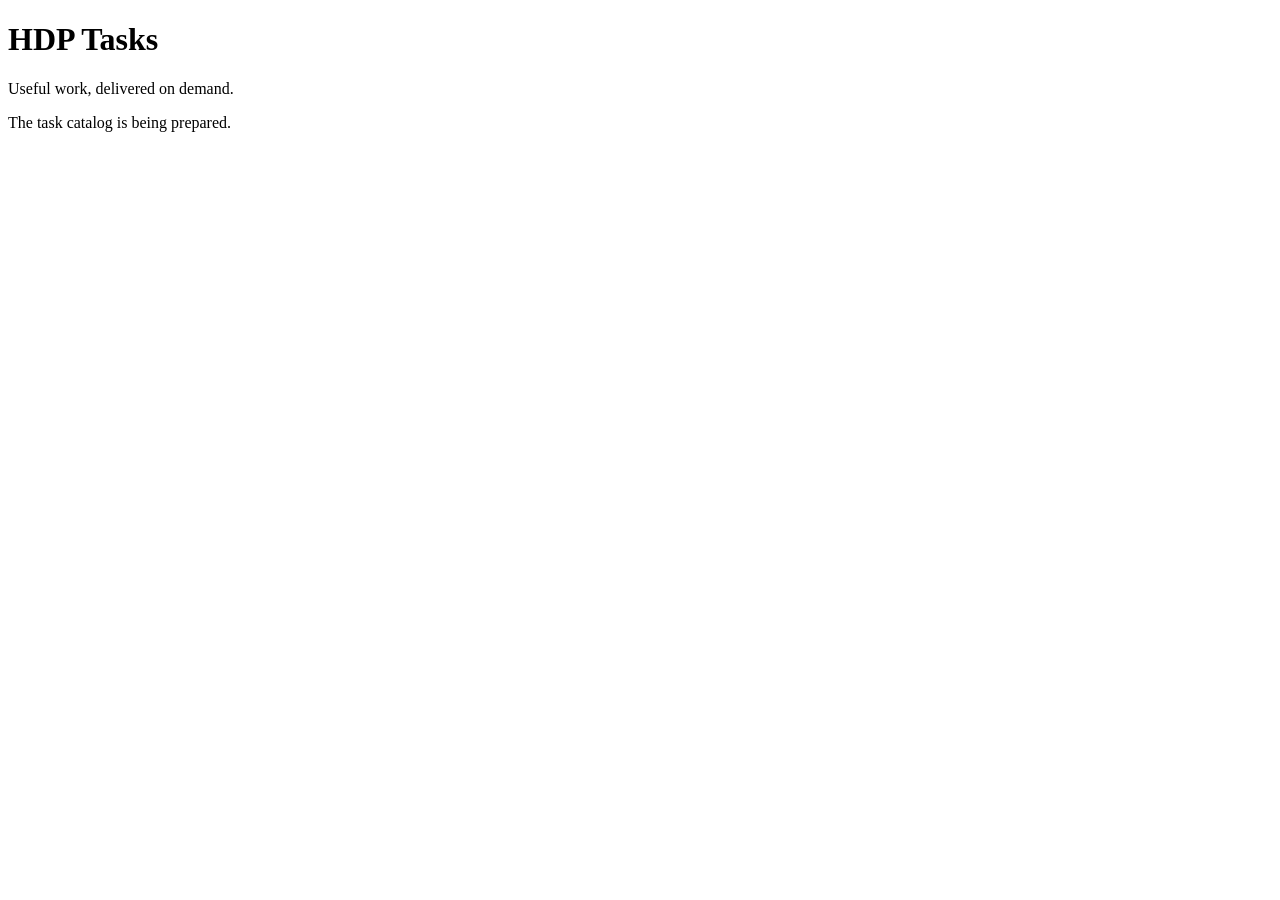
==== index.html @ d4910b03 "Initialize HDP Tasks site" ====
<!doctype html>
<html lang="en">
<head>
  <meta charset="utf-8">
  <meta name="viewport" content="width=device-width, initial-scale=1">
  <title>HDP Tasks</title>
  <meta name="description" content="HDP Tasks — useful work, delivered on demand.">
</head>
<body>
  <main>
    <h1>HDP Tasks</h1>
    <p>Useful work, delivered on demand.</p>
    <p>The task catalog is being prepared.</p>
  </main>
</body>
</html>
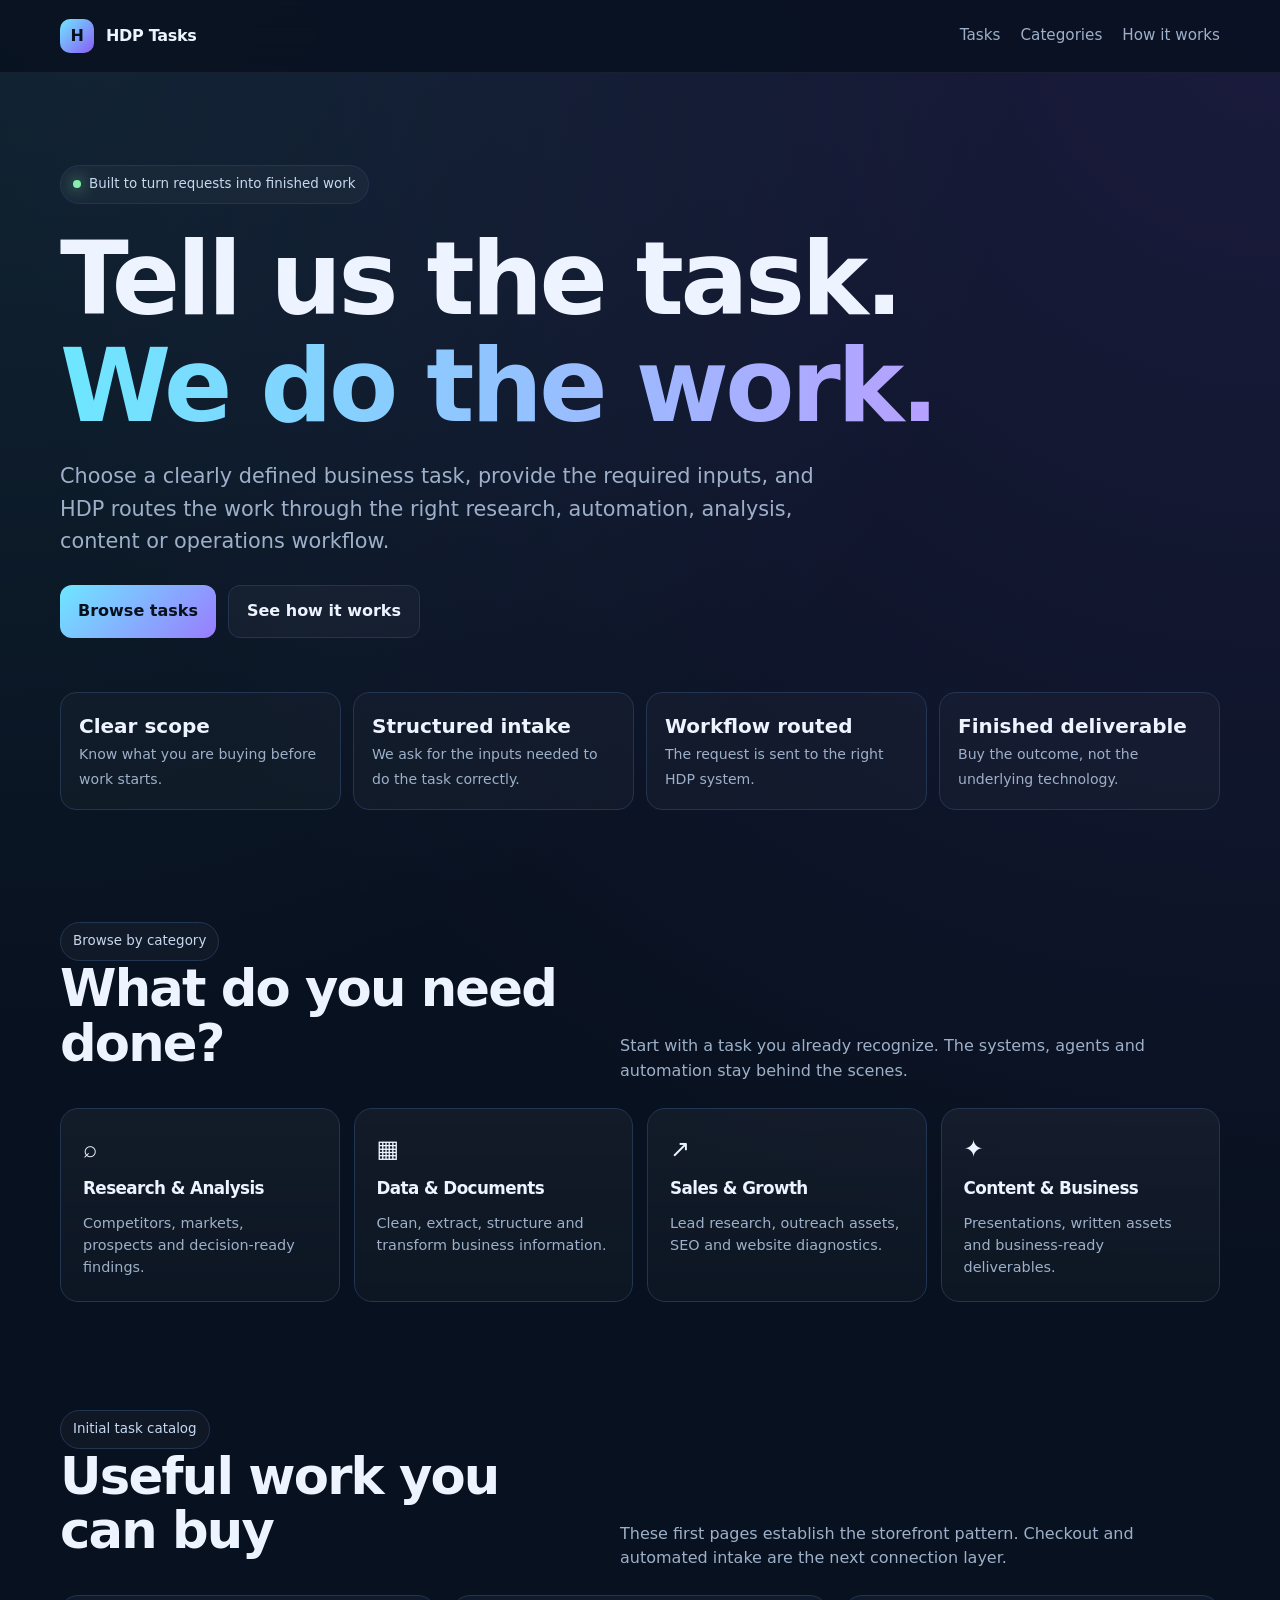
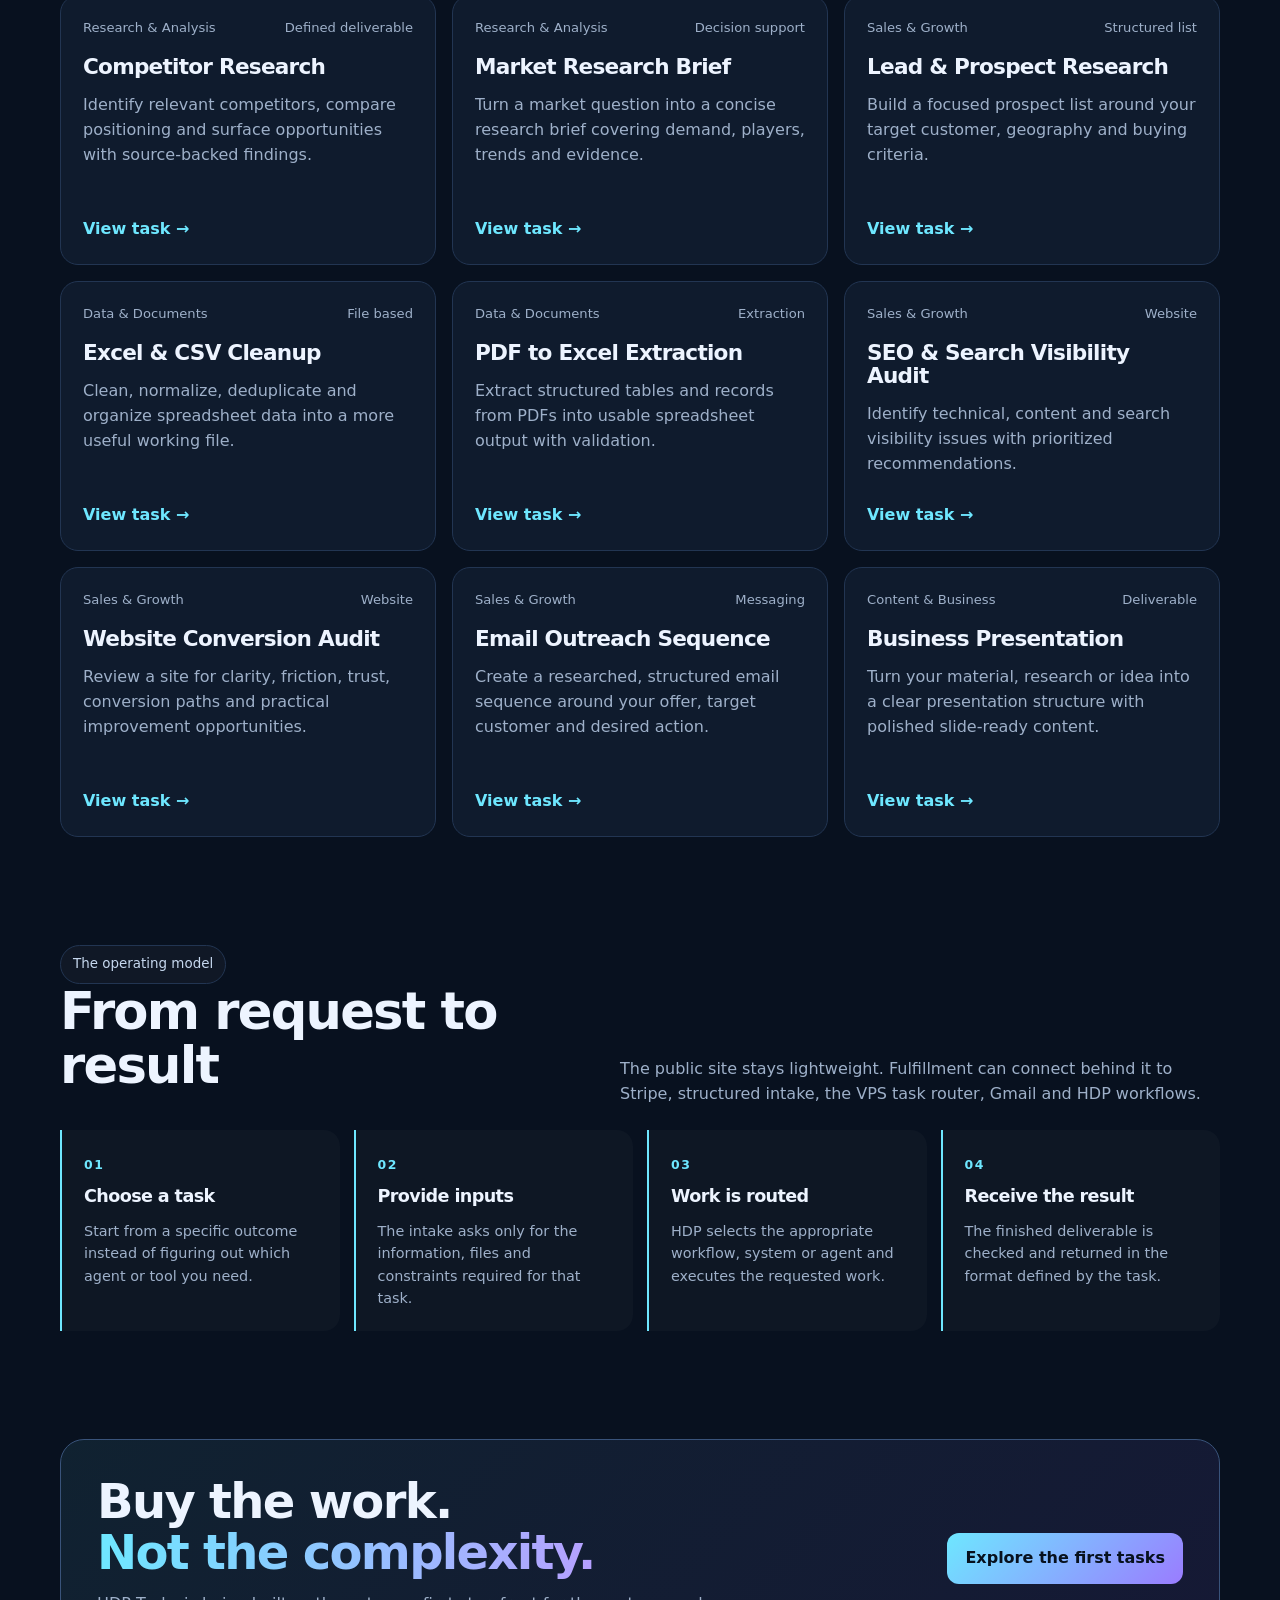
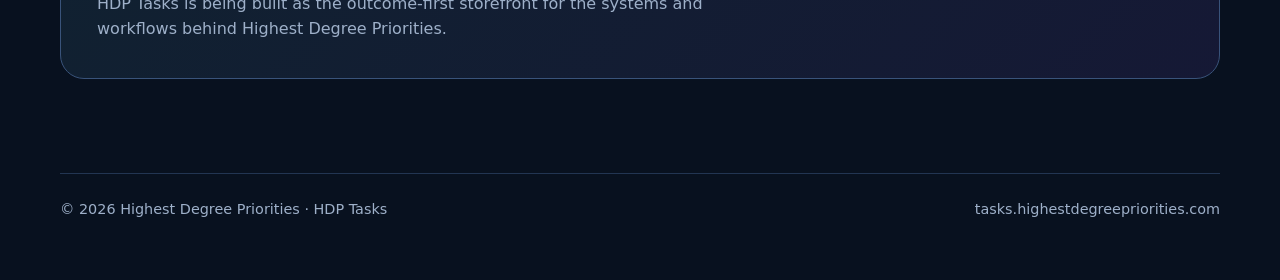
==== commit 4e552bf1: "Build HDP Tasks storefront homepage" ====
--- a/index.html
+++ b/index.html
@@ -3,14 +3,84 @@
 <head>
   <meta charset="utf-8">
   <meta name="viewport" content="width=device-width, initial-scale=1">
-  <title>HDP Tasks</title>
-  <meta name="description" content="HDP Tasks — useful work, delivered on demand.">
+  <title>HDP Tasks — Useful Work, Delivered On Demand</title>
+  <meta name="description" content="Buy clearly defined business tasks from HDP Tasks: research, data cleanup, SEO audits, lead research, presentations, outreach and more.">
+  <link rel="canonical" href="https://tasks.highestdegreepriorities.com/">
+  <link rel="stylesheet" href="/assets/styles.css">
+  <meta property="og:title" content="HDP Tasks — Useful Work, Delivered On Demand">
+  <meta property="og:description" content="Choose the work you need done. HDP routes it through the right workflow and delivers the finished result.">
+  <meta property="og:type" content="website">
+  <meta property="og:url" content="https://tasks.highestdegreepriorities.com/">
+  <script type="application/ld+json">{"@context":"https://schema.org","@type":"Organization","name":"Highest Degree Priorities","url":"https://highestdegreepriorities.com"}</script>
 </head>
 <body>
-  <main>
-    <h1>HDP Tasks</h1>
-    <p>Useful work, delivered on demand.</p>
-    <p>The task catalog is being prepared.</p>
-  </main>
+<header class="site-header">
+  <div class="wrap nav">
+    <a class="brand" href="/"><span class="mark">H</span><span>HDP Tasks</span></a>
+    <nav class="navlinks"><a href="#tasks">Tasks</a><a href="#categories">Categories</a><a href="#how">How it works</a></nav>
+  </div>
+</header>
+<main>
+  <section class="hero">
+    <div class="wrap">
+      <span class="eyebrow"><span class="dot"></span> Built to turn requests into finished work</span>
+      <h1>Tell us the task.<br><span class="gradient">We do the work.</span></h1>
+      <p class="lede">Choose a clearly defined business task, provide the required inputs, and HDP routes the work through the right research, automation, analysis, content or operations workflow.</p>
+      <div class="actions"><a class="btn btn-primary" href="#tasks">Browse tasks</a><a class="btn btn-secondary" href="#how">See how it works</a></div>
+      <div class="trust">
+        <div><strong>Clear scope</strong><span>Know what you are buying before work starts.</span></div>
+        <div><strong>Structured intake</strong><span>We ask for the inputs needed to do the task correctly.</span></div>
+        <div><strong>Workflow routed</strong><span>The request is sent to the right HDP system.</span></div>
+        <div><strong>Finished deliverable</strong><span>Buy the outcome, not the underlying technology.</span></div>
+      </div>
+    </div>
+  </section>
+
+  <section class="section" id="categories">
+    <div class="wrap">
+      <div class="section-head"><div><span class="eyebrow">Browse by category</span><h2>What do you need done?</h2></div><p>Start with a task you already recognize. The systems, agents and automation stay behind the scenes.</p></div>
+      <div class="category-grid">
+        <a class="category" href="#research"><div class="icon">⌕</div><h3>Research & Analysis</h3><p>Competitors, markets, prospects and decision-ready findings.</p></a>
+        <a class="category" href="#data"><div class="icon">▦</div><h3>Data & Documents</h3><p>Clean, extract, structure and transform business information.</p></a>
+        <a class="category" href="#growth"><div class="icon">↗</div><h3>Sales & Growth</h3><p>Lead research, outreach assets, SEO and website diagnostics.</p></a>
+        <a class="category" href="#content"><div class="icon">✦</div><h3>Content & Business</h3><p>Presentations, written assets and business-ready deliverables.</p></a>
+      </div>
+    </div>
+  </section>
+
+  <section class="section" id="tasks">
+    <div class="wrap">
+      <div class="section-head"><div><span class="eyebrow">Initial task catalog</span><h2>Useful work you can buy</h2></div><p>These first pages establish the storefront pattern. Checkout and automated intake are the next connection layer.</p></div>
+      <div class="tasks">
+        <a class="task-card" id="research" href="/competitor-research/"><div class="meta"><span>Research & Analysis</span><span>Defined deliverable</span></div><h3>Competitor Research</h3><p>Identify relevant competitors, compare positioning and surface opportunities with source-backed findings.</p><span class="link">View task →</span></a>
+        <a class="task-card" href="/market-research/"><div class="meta"><span>Research & Analysis</span><span>Decision support</span></div><h3>Market Research Brief</h3><p>Turn a market question into a concise research brief covering demand, players, trends and evidence.</p><span class="link">View task →</span></a>
+        <a class="task-card" href="/lead-research/"><div class="meta"><span>Sales & Growth</span><span>Structured list</span></div><h3>Lead & Prospect Research</h3><p>Build a focused prospect list around your target customer, geography and buying criteria.</p><span class="link">View task →</span></a>
+        <a class="task-card" id="data" href="/excel-cleanup/"><div class="meta"><span>Data & Documents</span><span>File based</span></div><h3>Excel & CSV Cleanup</h3><p>Clean, normalize, deduplicate and organize spreadsheet data into a more useful working file.</p><span class="link">View task →</span></a>
+        <a class="task-card" href="/pdf-to-excel/"><div class="meta"><span>Data & Documents</span><span>Extraction</span></div><h3>PDF to Excel Extraction</h3><p>Extract structured tables and records from PDFs into usable spreadsheet output with validation.</p><span class="link">View task →</span></a>
+        <a class="task-card" id="growth" href="/seo-audit/"><div class="meta"><span>Sales & Growth</span><span>Website</span></div><h3>SEO & Search Visibility Audit</h3><p>Identify technical, content and search visibility issues with prioritized recommendations.</p><span class="link">View task →</span></a>
+        <a class="task-card" href="/website-audit/"><div class="meta"><span>Sales & Growth</span><span>Website</span></div><h3>Website Conversion Audit</h3><p>Review a site for clarity, friction, trust, conversion paths and practical improvement opportunities.</p><span class="link">View task →</span></a>
+        <a class="task-card" href="/email-sequence/"><div class="meta"><span>Sales & Growth</span><span>Messaging</span></div><h3>Email Outreach Sequence</h3><p>Create a researched, structured email sequence around your offer, target customer and desired action.</p><span class="link">View task →</span></a>
+        <a class="task-card" id="content" href="/presentation-creation/"><div class="meta"><span>Content & Business</span><span>Deliverable</span></div><h3>Business Presentation</h3><p>Turn your material, research or idea into a clear presentation structure with polished slide-ready content.</p><span class="link">View task →</span></a>
+      </div>
+    </div>
+  </section>
+
+  <section class="section" id="how">
+    <div class="wrap">
+      <div class="section-head"><div><span class="eyebrow">The operating model</span><h2>From request to result</h2></div><p>The public site stays lightweight. Fulfillment can connect behind it to Stripe, structured intake, the VPS task router, Gmail and HDP workflows.</p></div>
+      <div class="how">
+        <div class="step"><b>01</b><h3>Choose a task</h3><p>Start from a specific outcome instead of figuring out which agent or tool you need.</p></div>
+        <div class="step"><b>02</b><h3>Provide inputs</h3><p>The intake asks only for the information, files and constraints required for that task.</p></div>
+        <div class="step"><b>03</b><h3>Work is routed</h3><p>HDP selects the appropriate workflow, system or agent and executes the requested work.</p></div>
+        <div class="step"><b>04</b><h3>Receive the result</h3><p>The finished deliverable is checked and returned in the format defined by the task.</p></div>
+      </div>
+    </div>
+  </section>
+
+  <section class="section">
+    <div class="wrap"><div class="callout"><div><h2>Buy the work.<br><span class="gradient">Not the complexity.</span></h2><p>HDP Tasks is being built as the outcome-first storefront for the systems and workflows behind Highest Degree Priorities.</p></div><a class="btn btn-primary" href="#tasks">Explore the first tasks</a></div></div>
+  </section>
+</main>
+<footer class="footer"><div class="wrap footer-row"><span>© 2026 Highest Degree Priorities · HDP Tasks</span><span>tasks.highestdegreepriorities.com</span></div></footer>
 </body>
-</html>
+</html>
--- a/assets/styles.css
+++ b/assets/styles.css
@@ -0,0 +1 @@
+:root{--bg:#08111f;--panel:#0f1b2d;--panel2:#132239;--text:#edf4ff;--muted:#9eb0c9;--line:#223552;--accent:#6ee7ff;--accent2:#8b5cf6;--good:#86efac;--shadow:0 20px 60px rgba(0,0,0,.28)}*{box-sizing:border-box}html{scroll-behavior:smooth}body{margin:0;font-family:Inter,ui-sans-serif,system-ui,-apple-system,BlinkMacSystemFont,"Segoe UI",sans-serif;background:radial-gradient(circle at top right,rgba(139,92,246,.14),transparent 35%),radial-gradient(circle at top left,rgba(110,231,255,.09),transparent 28%),var(--bg);color:var(--text);line-height:1.55}a{color:inherit;text-decoration:none}.wrap{width:min(1160px,calc(100% - 32px));margin:auto}.site-header{position:sticky;top:0;z-index:20;background:rgba(8,17,31,.82);backdrop-filter:blur(14px);border-bottom:1px solid rgba(255,255,255,.06)}.nav{height:72px;display:flex;align-items:center;justify-content:space-between;gap:24px}.brand{display:flex;align-items:center;gap:12px;font-weight:800;letter-spacing:-.02em}.mark{width:34px;height:34px;border-radius:10px;display:grid;place-items:center;background:linear-gradient(135deg,var(--accent),var(--accent2));color:#08111f;font-weight:900}.navlinks{display:flex;gap:20px;color:var(--muted);font-size:.95rem}.navlinks a:hover{color:var(--text)}.hero{padding:92px 0 58px}.eyebrow{display:inline-flex;gap:8px;align-items:center;border:1px solid var(--line);background:rgba(255,255,255,.03);padding:8px 12px;border-radius:999px;color:#c6d8ef;font-size:.84rem}.dot{width:8px;height:8px;border-radius:999px;background:var(--good);box-shadow:0 0 16px var(--good)}h1,h2,h3{margin:0 0 14px;line-height:1.06;letter-spacing:-.035em}.hero h1{font-size:clamp(3rem,8vw,6.3rem);max-width:900px;margin-top:22px}.gradient{background:linear-gradient(90deg,var(--accent),#b6a0ff);-webkit-background-clip:text;background-clip:text;color:transparent}.lede{font-size:clamp(1.05rem,2vw,1.3rem);max-width:760px;color:var(--muted)}.actions{display:flex;flex-wrap:wrap;gap:12px;margin-top:28px}.btn{display:inline-flex;align-items:center;justify-content:center;padding:13px 18px;border-radius:12px;border:1px solid var(--line);font-weight:700}.btn-primary{background:linear-gradient(135deg,var(--accent),#9a7cff);color:#07111e;border:none}.btn-secondary{background:rgba(255,255,255,.03)}.trust{display:grid;grid-template-columns:repeat(4,1fr);gap:12px;margin-top:54px}.trust div{padding:18px;border:1px solid var(--line);border-radius:16px;background:rgba(255,255,255,.025)}.trust strong{display:block;font-size:1.25rem}.trust span{color:var(--muted);font-size:.88rem}.section{padding:54px 0}.section-head{display:flex;justify-content:space-between;gap:20px;align-items:end;margin-bottom:24px}.section-head h2{font-size:clamp(2rem,4vw,3.2rem)}.section-head p{max-width:600px;color:var(--muted);margin:0}.category-grid{display:grid;grid-template-columns:repeat(4,1fr);gap:14px}.category{padding:22px;border:1px solid var(--line);border-radius:18px;background:linear-gradient(180deg,rgba(255,255,255,.045),rgba(255,255,255,.018));transition:.2s transform,.2s border-color}.category:hover{transform:translateY(-3px);border-color:#4f6b92}.category .icon{font-size:1.5rem}.category h3{font-size:1.05rem;margin-top:12px}.category p{color:var(--muted);font-size:.9rem;margin:0}.tasks{display:grid;grid-template-columns:repeat(3,1fr);gap:16px}.task-card{display:flex;flex-direction:column;min-height:270px;padding:22px;border:1px solid var(--line);border-radius:18px;background:var(--panel)}.task-card .meta{display:flex;justify-content:space-between;gap:12px;color:var(--muted);font-size:.82rem}.task-card h3{font-size:1.35rem;margin-top:18px}.task-card p{color:var(--muted);margin-top:0}.task-card .link{margin-top:auto;color:var(--accent);font-weight:800}.how{display:grid;grid-template-columns:repeat(4,1fr);gap:14px}.step{padding:22px;border-left:2px solid var(--accent);background:rgba(255,255,255,.025);border-radius:0 16px 16px 0}.step b{font-size:.78rem;letter-spacing:.12em;color:var(--accent)}.step h3{font-size:1.1rem;margin-top:10px}.step p{margin:0;color:var(--muted);font-size:.9rem}.callout{padding:36px;border:1px solid #39537a;border-radius:24px;background:linear-gradient(135deg,rgba(110,231,255,.08),rgba(139,92,246,.1));display:flex;justify-content:space-between;gap:26px;align-items:center}.callout h2{font-size:clamp(2rem,4vw,3rem)}.callout p{margin:0;color:var(--muted);max-width:650px}.footer{padding:40px 0 60px;color:var(--muted);font-size:.9rem}.footer-row{display:flex;justify-content:space-between;gap:16px;border-top:1px solid var(--line);padding-top:24px}.task-hero{padding:70px 0 34px}.breadcrumbs{color:var(--muted);font-size:.88rem;margin-bottom:20px}.task-hero h1{font-size:clamp(2.8rem,7vw,5.2rem);max-width:950px}.task-layout{display:grid;grid-template-columns:minmax(0,1.5fr) minmax(280px,.7fr);gap:26px;padding:28px 0 60px}.content-card,.order-card{border:1px solid var(--line);border-radius:20px;background:var(--panel);padding:26px}.content-card h2{font-size:1.8rem;margin-top:8px}.content-card ul{padding-left:20px;color:#d8e5f7}.content-card li{margin:8px 0}.order-card{position:sticky;top:92px;height:max-content}.price{font-size:2.2rem;font-weight:900}.small{color:var(--muted);font-size:.88rem}.order-card .btn{width:100%;margin-top:16px}.pill{display:inline-block;border:1px solid var(--line);border-radius:999px;padding:6px 10px;color:var(--muted);font-size:.8rem}.faq{border-top:1px solid var(--line);padding:18px 0}.faq:first-of-type{border-top:0}.faq h3{font-size:1rem;margin-bottom:6px}.faq p{margin:0;color:var(--muted)}@media(max-width:900px){.category-grid,.how{grid-template-columns:repeat(2,1fr)}.tasks{grid-template-columns:repeat(2,1fr)}.task-layout{grid-template-columns:1fr}.order-card{position:static}.trust{grid-template-columns:repeat(2,1fr)}}@media(max-width:640px){.navlinks{display:none}.hero{padding-top:64px}.category-grid,.tasks,.how,.trust{grid-template-columns:1fr}.callout,.footer-row,.section-head{align-items:flex-start;flex-direction:column}.task-card{min-height:230px}}
